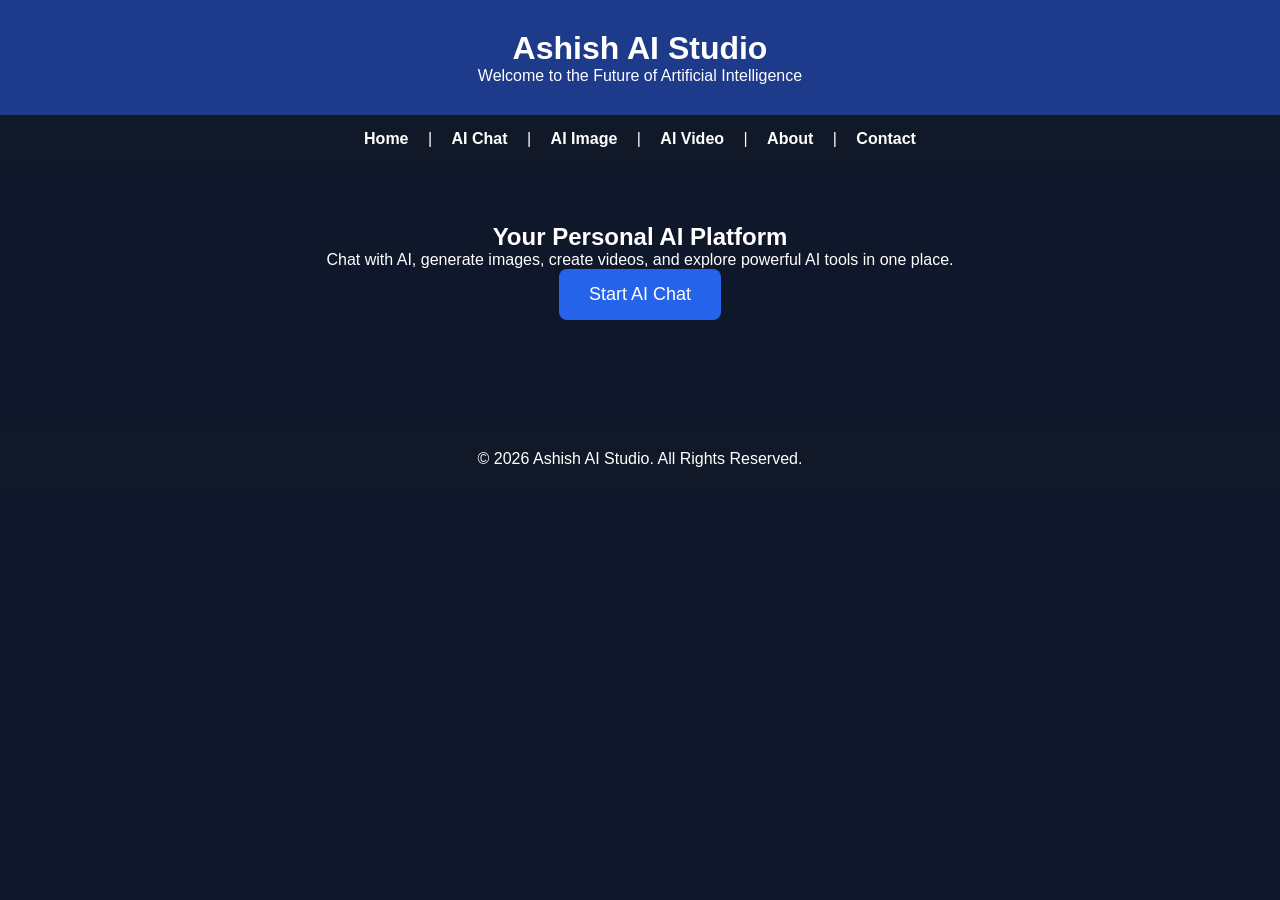
==== index.html @ 0c145843 "Update index.html" ====
<!DOCTYPE html>
<html lang="en">
<head>
    <meta charset="UTF-8">
    <meta name="viewport" content="width=device-width, initial-scale=1.0">
    <title>Ashish AI Studio</title>
 <link rel="stylesheet" href="style.css">   
</head>
<body>

    <header>
        <h1>Ashish AI Studio</h1>
        <p>Welcome to the Future of Artificial Intelligence</p>
    </header>

    <nav>
        <a href="#">Home</a> |
        <a href="#">AI Chat</a> |
        <a href="#">AI Image</a> |
        <a href="#">AI Video</a> |
        <a href="#">About</a> |
        <a href="#">Contact</a>
    </nav>

    <main>
        <h2>Your Personal AI Platform</h2>
        <p>
            Chat with AI, generate images, create videos,
            and explore powerful AI tools in one place.
        </p>

        <button>Start AI Chat</button>
    </main>

    <footer>
        <p>© 2026 Ashish AI Studio. All Rights Reserved.</p>
    </footer>

</body>
</html>
---- style.css ----
* {
    margin: 0;
    padding: 0;
    box-sizing: border-box;
}

body {
    font-family: Arial, sans-serif;
    background: #0f172a;
    color: white;
}

header {
    background: #1e3a8a;
    text-align: center;
    padding: 30px;
}

nav {
    background: #111827;
    padding: 15px;
    text-align: center;
}

nav a {
    color: white;
    text-decoration: none;
    margin: 15px;
    font-weight: bold;
}

main {
    text-align: center;
    padding: 60px 20px;
}

button {
    background: #2563eb;
    color: white;
    border: none;
    padding: 15px 30px;
    border-radius: 8px;
    font-size: 18px;
    cursor: pointer;
}

button:hover {
    background: #1d4ed8;
}

footer {
    background: #111827;
    text-align: center;
    padding: 20px;
    margin-top: 50px;
}
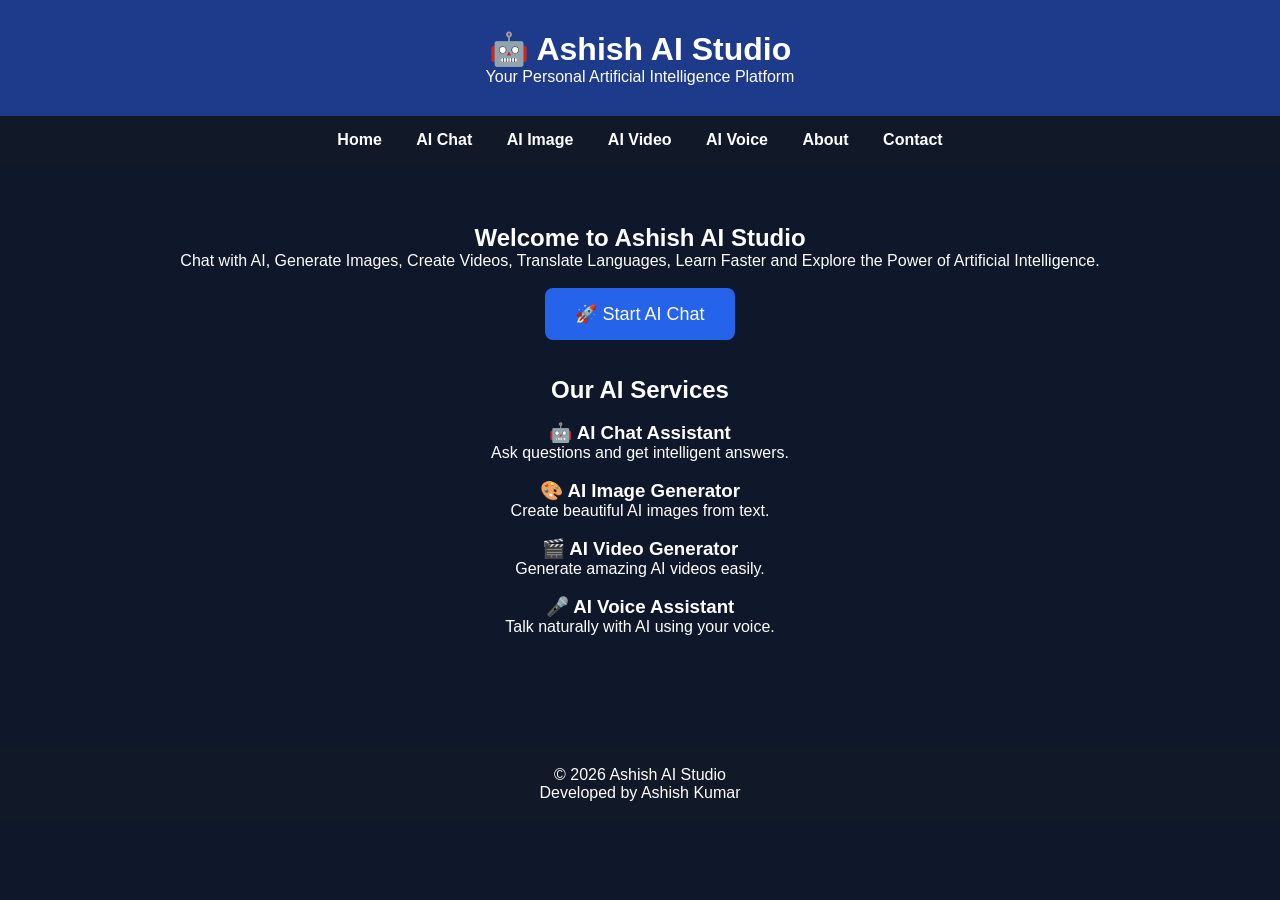
==== commit e528ae22: "Update index.html" ====
--- a/index.html
+++ b/index.html
@@ -4,37 +4,88 @@
     <meta charset="UTF-8">
     <meta name="viewport" content="width=device-width, initial-scale=1.0">
     <title>Ashish AI Studio</title>
- <link rel="stylesheet" href="style.css">   
+    <link rel="stylesheet" href="style.css">
 </head>
+
 <body>
 
-    <header>
-        <h1>Ashish AI Studio</h1>
-        <p>Welcome to the Future of Artificial Intelligence</p>
-    </header>
+<header>
+    <h1>🤖 Ashish AI Studio</h1>
+    <p>Your Personal Artificial Intelligence Platform</p>
+</header>
 
-    <nav>
-        <a href="#">Home</a> |
-        <a href="#">AI Chat</a> |
-        <a href="#">AI Image</a> |
-        <a href="#">AI Video</a> |
-        <a href="#">About</a> |
-        <a href="#">Contact</a>
-    </nav>
+<nav>
+    <a href="#">Home</a>
+    <a href="#">AI Chat</a>
+    <a href="#">AI Image</a>
+    <a href="#">AI Video</a>
+    <a href="#">AI Voice</a>
+    <a href="#">About</a>
+    <a href="#">Contact</a>
+</nav>
 
-    <main>
-        <h2>Your Personal AI Platform</h2>
+<main>
+
+    <section>
+        <h2>Welcome to Ashish AI Studio</h2>
+
         <p>
-            Chat with AI, generate images, create videos,
-            and explore powerful AI tools in one place.
+            Chat with AI, Generate Images, Create Videos,
+            Translate Languages, Learn Faster and Explore
+            the Power of Artificial Intelligence.
         </p>
 
-        <button>Start AI Chat</button>
-    </main>
+        <br>
 
-    <footer>
-        <p>© 2026 Ashish AI Studio. All Rights Reserved.</p>
-    </footer>
+        <button id="startBtn">
+            🚀 Start AI Chat
+        </button>
+
+    </section>
+
+    <br><br>
+
+    <section>
+
+        <h2>Our AI Services</h2>
+
+        <br>
+
+        <h3>🤖 AI Chat Assistant</h3>
+        <p>Ask questions and get intelligent answers.</p>
+
+        <br>
+
+        <h3>🎨 AI Image Generator</h3>
+        <p>Create beautiful AI images from text.</p>
+
+        <br>
+
+        <h3>🎬 AI Video Generator</h3>
+        <p>Generate amazing AI videos easily.</p>
+
+        <br>
+
+        <h3>🎤 AI Voice Assistant</h3>
+        <p>Talk naturally with AI using your voice.</p>
+
+    </section>
+
+</main>
+
+<footer>
+
+    <p>
+        © 2026 Ashish AI Studio
+    </p>
+
+    <p>
+        Developed by Ashish Kumar
+    </p>
+
+</footer>
+
+<script src="script.js"></script>
 
 </body>
 </html>
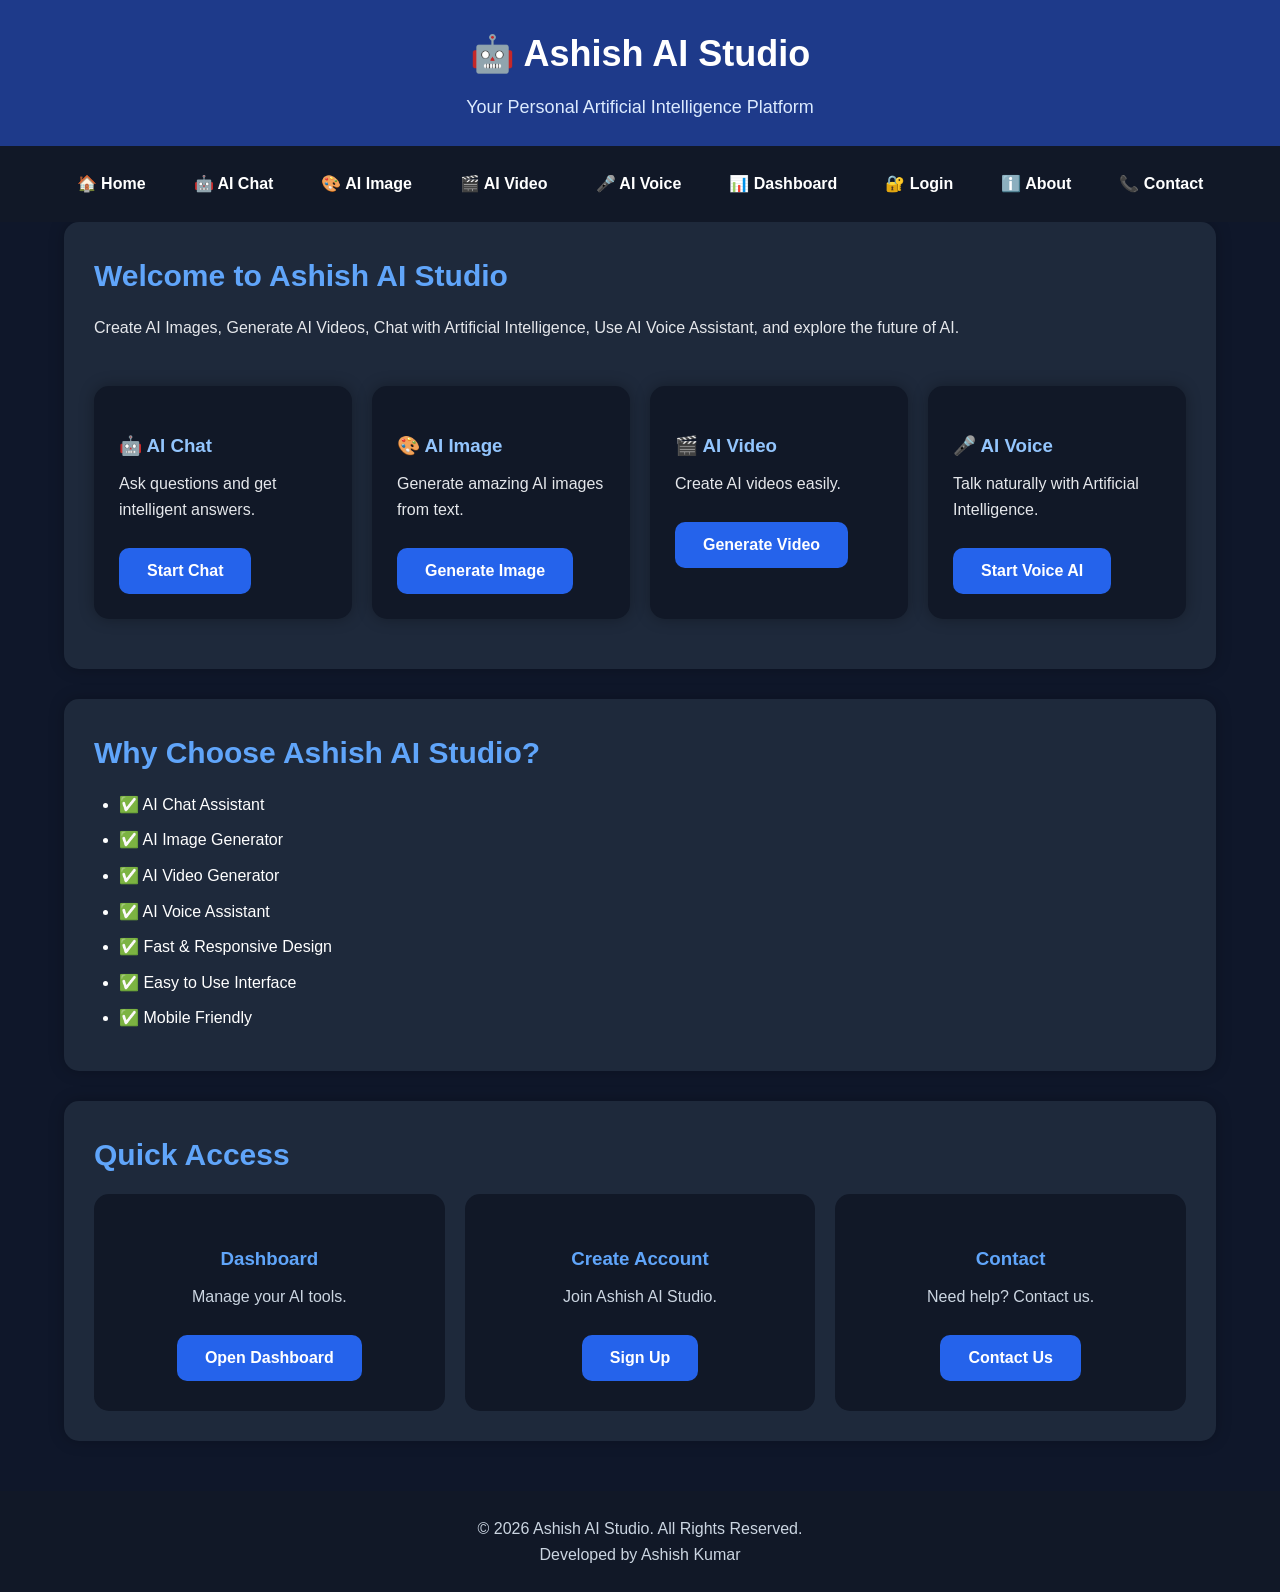
==== commit 095ccb67: "Update index.html" ====
--- a/index.html
+++ b/index.html
@@ -1,91 +1,236 @@
 <!DOCTYPE html>
 <html lang="en">
+
 <head>
     <meta charset="UTF-8">
     <meta name="viewport" content="width=device-width, initial-scale=1.0">
     <title>Ashish AI Studio</title>
+
     <link rel="stylesheet" href="style.css">
 </head>
 
 <body>
 
 <header>
-    <h1>🤖 Ashish AI Studio</h1>
-    <p>Your Personal Artificial Intelligence Platform</p>
+    <div class="container">
+        <h1>🤖 Ashish AI Studio</h1>
+        <p>Your Personal Artificial Intelligence Platform</p>
+    </div>
 </header>
 
 <nav>
-    <a href="#">Home</a>
-    <a href="#">AI Chat</a>
-    <a href="#">AI Image</a>
-    <a href="#">AI Video</a>
-    <a href="#">AI Voice</a>
-    <a href="#">About</a>
-    <a href="#">Contact</a>
+
+    <a href="index.html">🏠 Home</a>
+    <a href="chat.html">🤖 AI Chat</a>
+    <a href="image.html">🎨 AI Image</a>
+    <a href="video.html">🎬 AI Video</a>
+    <a href="voice.html">🎤 AI Voice</a>
+    <a href="dashboard.html">📊 Dashboard</a>
+    <a href="login.html">🔐 Login</a>
+    <a href="about.html">ℹ️ About</a>
+    <a href="contact.html">📞 Contact</a>
+
 </nav>
 
-<main>
-
-    <section>
-        <h2>Welcome to Ashish AI Studio</h2>
-
-        <p>
-            Chat with AI, Generate Images, Create Videos,
-            Translate Languages, Learn Faster and Explore
-            the Power of Artificial Intelligence.
-        </p>
-
-        <br>
-
-        <button id="startBtn">
-            🚀 Start AI Chat
-        </button>
-
-    </section>
-
-    <br><br>
-
-    <section>
-
-        <h2>Our AI Services</h2>
-
-        <br>
-
-        <h3>🤖 AI Chat Assistant</h3>
-        <p>Ask questions and get intelligent answers.</p>
-
-        <br>
-
-        <h3>🎨 AI Image Generator</h3>
-        <p>Create beautiful AI images from text.</p>
-
-        <br>
-
-        <h3>🎬 AI Video Generator</h3>
-        <p>Generate amazing AI videos easily.</p>
-
-        <br>
-
-        <h3>🎤 AI Voice Assistant</h3>
-        <p>Talk naturally with AI using your voice.</p>
-
-    </section>
+<main class="container">
+
+<section class="fade-in">
+
+<h2>Welcome to Ashish AI Studio</h2>
+
+<p>
+
+Create AI Images, Generate AI Videos,
+Chat with Artificial Intelligence,
+Use AI Voice Assistant,
+and explore the future of AI.
+
+</p>
+
+<br>
+
+<div class="grid">
+
+<div class="card">
+
+<h3>🤖 AI Chat</h3>
+
+<p>
+Ask questions and get intelligent answers.
+</p>
+
+<br>
+
+<a href="chat.html">
+<button class="ai-btn">
+Start Chat
+</button>
+</a>
+
+</div>
+
+<div class="card">
+
+<h3>🎨 AI Image</h3>
+
+<p>
+Generate amazing AI images from text.
+</p>
+
+<br>
+
+<a href="image.html">
+<button class="ai-btn">
+Generate Image
+</button>
+</a>
+
+</div>
+
+<div class="card">
+
+<h3>🎬 AI Video</h3>
+
+<p>
+Create AI videos easily.
+</p>
+
+<br>
+
+<a href="video.html">
+<button class="ai-btn">
+Generate Video
+</button>
+</a>
+
+</div>
+
+<div class="card">
+
+<h3>🎤 AI Voice</h3>
+
+<p>
+Talk naturally with Artificial Intelligence.
+</p>
+
+<br>
+
+<a href="voice.html">
+<button class="ai-btn">
+Start Voice AI
+</button>
+</a>
+
+</div>
+
+</div>
+
+</section>
+
+<section>
+
+<h2>Why Choose Ashish AI Studio?</h2>
+
+<ul>
+
+<li>✅ AI Chat Assistant</li>
+
+<li>✅ AI Image Generator</li>
+
+<li>✅ AI Video Generator</li>
+
+<li>✅ AI Voice Assistant</li>
+
+<li>✅ Fast & Responsive Design</li>
+
+<li>✅ Easy to Use Interface</li>
+
+<li>✅ Mobile Friendly</li>
+
+</ul>
+
+</section>
+
+<section>
+
+<h2>Quick Access</h2>
+
+<div class="grid">
+
+<div class="dashboard-box">
+
+<h3>Dashboard</h3>
+
+<p>
+Manage your AI tools.
+</p>
+
+<br>
+
+<a href="dashboard.html">
+<button>
+Open Dashboard
+</button>
+</a>
+
+</div>
+
+<div class="dashboard-box">
+
+<h3>Create Account</h3>
+
+<p>
+Join Ashish AI Studio.
+</p>
+
+<br>
+
+<a href="signup.html">
+<button>
+Sign Up
+</button>
+</a>
+
+</div>
+
+<div class="dashboard-box">
+
+<h3>Contact</h3>
+
+<p>
+Need help? Contact us.
+</p>
+
+<br>
+
+<a href="contact.html">
+<button>
+Contact Us
+</button>
+</a>
+
+</div>
+
+</div>
+
+</section>
 
 </main>
 
 <footer>
 
-    <p>
-        © 2026 Ashish AI Studio
-    </p>
-
-    <p>
-        Developed by Ashish Kumar
-    </p>
+<p>
+© 2026 Ashish AI Studio. All Rights Reserved.
+</p>
+
+<p>
+Developed by Ashish Kumar
+</p>
 
 </footer>
 
 <script src="script.js"></script>
 
 </body>
+
 </html>
--- a/style.css
+++ b/style.css
@@ -1,56 +1,447 @@
-* {
-    margin: 0;
-    padding: 0;
-    box-sizing: border-box;
-}
-
-body {
-    font-family: Arial, sans-serif;
-    background: #0f172a;
-    color: white;
-}
-
-header {
-    background: #1e3a8a;
-    text-align: center;
-    padding: 30px;
-}
-
-nav {
-    background: #111827;
-    padding: 15px;
-    text-align: center;
-}
-
-nav a {
-    color: white;
-    text-decoration: none;
-    margin: 15px;
-    font-weight: bold;
-}
-
-main {
-    text-align: center;
-    padding: 60px 20px;
-}
-
-button {
-    background: #2563eb;
-    color: white;
-    border: none;
-    padding: 15px 30px;
-    border-radius: 8px;
-    font-size: 18px;
-    cursor: pointer;
-}
-
-button:hover {
-    background: #1d4ed8;
-}
-
-footer {
-    background: #111827;
-    text-align: center;
-    padding: 20px;
-    margin-top: 50px;
-}
+/* ==========================================
+   Ashish AI Studio
+   Version : V2.0 FINAL
+   File : style.css
+   Part : 1/4
+========================================== */
+
+/* Reset */
+
+*{
+    margin:0;
+    padding:0;
+    box-sizing:border-box;
+}
+
+/* Body */
+
+body{
+    font-family:Arial,Helvetica,sans-serif;
+    background:#0f172a;
+    color:#ffffff;
+    line-height:1.6;
+}
+
+/* Links */
+
+a{
+    text-decoration:none;
+    color:white;
+}
+
+/* Images */
+
+img{
+    max-width:100%;
+    display:block;
+}
+
+/* Container */
+
+.container{
+    width:90%;
+    max-width:1200px;
+    margin:auto;
+}
+
+/* Header */
+
+header{
+    background:#1e3a8a;
+    padding:25px 20px;
+    text-align:center;
+    box-shadow:0 4px 12px rgba(0,0,0,.25);
+}
+
+header h1{
+    font-size:36px;
+    margin-bottom:10px;
+}
+
+header p{
+    font-size:18px;
+    color:#dbeafe;
+}
+
+/* Navigation */
+
+nav{
+    background:#111827;
+    display:flex;
+    justify-content:center;
+    align-items:center;
+    flex-wrap:wrap;
+    gap:12px;
+    padding:15px;
+    position:sticky;
+    top:0;
+    z-index:1000;
+}
+
+nav a{
+    padding:10px 18px;
+    border-radius:8px;
+    font-weight:bold;
+    transition:.3s;
+}
+
+nav a:hover{
+    background:#2563eb;
+}
+
+/* Main */
+
+main{
+    width:90%;
+    max-width:1200px;
+    margin:40px auto;
+}
+
+/* Section */
+
+section{
+    background:#1e293b;
+    padding:30px;
+    border-radius:15px;
+    margin-bottom:30px;
+    box-shadow:0 0 15px rgba(0,0,0,.25);
+}
+
+section h2{
+    font-size:30px;
+    margin-bottom:15px;
+    color:#60a5fa;
+}
+
+section h3{
+    margin-top:20px;
+    margin-bottom:10px;
+    color:#93c5fd;
+}
+
+section p{
+    color:#e5e7eb;
+}
+
+/* Lists */
+
+ul{
+    margin-top:15px;
+    margin-left:25px;
+}
+
+li{
+    margin-bottom:10px;
+}
+
+/* ==========================================
+   Part : 2/4
+   Buttons, Forms & Cards
+========================================== */
+
+/* Buttons */
+
+button{
+    background:#2563eb;
+    color:#fff;
+    border:none;
+    padding:14px 28px;
+    border-radius:10px;
+    font-size:16px;
+    font-weight:bold;
+    cursor:pointer;
+    transition:0.3s;
+}
+
+button:hover{
+    background:#1d4ed8;
+    transform:translateY(-2px);
+}
+
+/* Input */
+
+input,
+textarea,
+select{
+    width:100%;
+    padding:15px;
+    border:2px solid #334155;
+    border-radius:10px;
+    background:#0f172a;
+    color:white;
+    font-size:16px;
+    margin-top:10px;
+    margin-bottom:15px;
+    outline:none;
+}
+
+input:focus,
+textarea:focus,
+select:focus{
+    border-color:#2563eb;
+}
+
+/* Card */
+
+.card{
+    background:#111827;
+    padding:25px;
+    border-radius:15px;
+    margin:20px 0;
+    box-shadow:0 0 15px rgba(0,0,0,.3);
+    transition:.3s;
+}
+
+.card:hover{
+    transform:translateY(-5px);
+}
+
+/* Grid */
+
+.grid{
+    display:grid;
+    grid-template-columns:repeat(auto-fit,minmax(250px,1fr));
+    gap:20px;
+}
+
+/* Dashboard Box */
+
+.dashboard-box{
+    background:#111827;
+    padding:30px;
+    border-radius:15px;
+    text-align:center;
+    transition:.3s;
+}
+
+.dashboard-box:hover{
+    background:#1e293b;
+}
+
+.dashboard-box h3{
+    margin-bottom:10px;
+    color:#60a5fa;
+}
+
+.dashboard-box p{
+    color:#cbd5e1;
+   }
+
+/* ==========================================
+   Part : 3/4
+   AI Tools & Dashboard
+========================================== */
+
+/* Chat Box */
+
+.chat-container{
+    background:#111827;
+    border-radius:15px;
+    padding:20px;
+    margin-top:20px;
+}
+
+.chat-box{
+    height:450px;
+    overflow-y:auto;
+    background:#0f172a;
+    padding:20px;
+    border-radius:10px;
+}
+
+.user-message{
+    background:#2563eb;
+    color:#fff;
+    padding:12px;
+    border-radius:10px;
+    margin:10px 0;
+    text-align:right;
+}
+
+.ai-message{
+    background:#334155;
+    color:#fff;
+    padding:12px;
+    border-radius:10px;
+    margin:10px 0;
+}
+
+/* Image Generator */
+
+.image-preview{
+    width:100%;
+    min-height:350px;
+    border:2px dashed #2563eb;
+    border-radius:15px;
+    display:flex;
+    justify-content:center;
+    align-items:center;
+    background:#111827;
+    color:#94a3b8;
+    margin-top:20px;
+}
+
+/* Video Generator */
+
+.video-preview{
+    width:100%;
+    min-height:350px;
+    border:2px dashed #2563eb;
+    border-radius:15px;
+    display:flex;
+    justify-content:center;
+    align-items:center;
+    background:#111827;
+    color:#94a3b8;
+    margin-top:20px;
+}
+
+/* Voice */
+
+.voice-box{
+    background:#111827;
+    border-radius:15px;
+    padding:30px;
+    text-align:center;
+    margin-top:20px;
+}
+
+/* Dashboard */
+
+.dashboard-grid{
+    display:grid;
+    grid-template-columns:repeat(auto-fit,minmax(250px,1fr));
+    gap:20px;
+    margin-top:30px;
+}
+
+.dashboard-item{
+    background:#111827;
+    border-radius:15px;
+    padding:25px;
+    text-align:center;
+    transition:.3s;
+}
+
+.dashboard-item:hover{
+    transform:translateY(-5px);
+    background:#1e293b;
+}
+
+.dashboard-item h3{
+    color:#60a5fa;
+    margin-bottom:10px;
+}
+
+.dashboard-item p{
+    color:#cbd5e1;
+}
+
+/* ==========================================
+   Part : 4/4
+   Footer, Responsive & Animations
+========================================== */
+
+/* Footer */
+
+footer{
+    background:#111827;
+    text-align:center;
+    padding:25px;
+    margin-top:50px;
+    color:#cbd5e1;
+}
+
+/* Smooth Scroll */
+
+html{
+    scroll-behavior:smooth;
+}
+
+/* Selection Color */
+
+::selection{
+    background:#2563eb;
+    color:#ffffff;
+}
+
+/* Scrollbar */
+
+::-webkit-scrollbar{
+    width:10px;
+}
+
+::-webkit-scrollbar-track{
+    background:#0f172a;
+}
+
+::-webkit-scrollbar-thumb{
+    background:#2563eb;
+    border-radius:10px;
+}
+
+::-webkit-scrollbar-thumb:hover{
+    background:#1d4ed8;
+}
+
+/* Animation */
+
+.fade-in{
+    animation:fadeIn .8s ease;
+}
+
+@keyframes fadeIn{
+
+    from{
+        opacity:0;
+        transform:translateY(20px);
+    }
+
+    to{
+        opacity:1;
+        transform:translateY(0);
+    }
+
+}
+
+/* Mobile Responsive */
+
+@media(max-width:768px){
+
+header h1{
+    font-size:28px;
+}
+
+header p{
+    font-size:16px;
+}
+
+nav{
+    flex-direction:column;
+}
+
+nav a{
+    width:100%;
+    text-align:center;
+}
+
+section{
+    padding:20px;
+}
+
+button{
+    width:100%;
+}
+
+.chat-box{
+    height:300px;
+}
+
+.image-preview,
+.video-preview{
+    min-height:220px;
+}
+
+}
+
+/* ===== End of style.css V2.0 FINAL ===== */
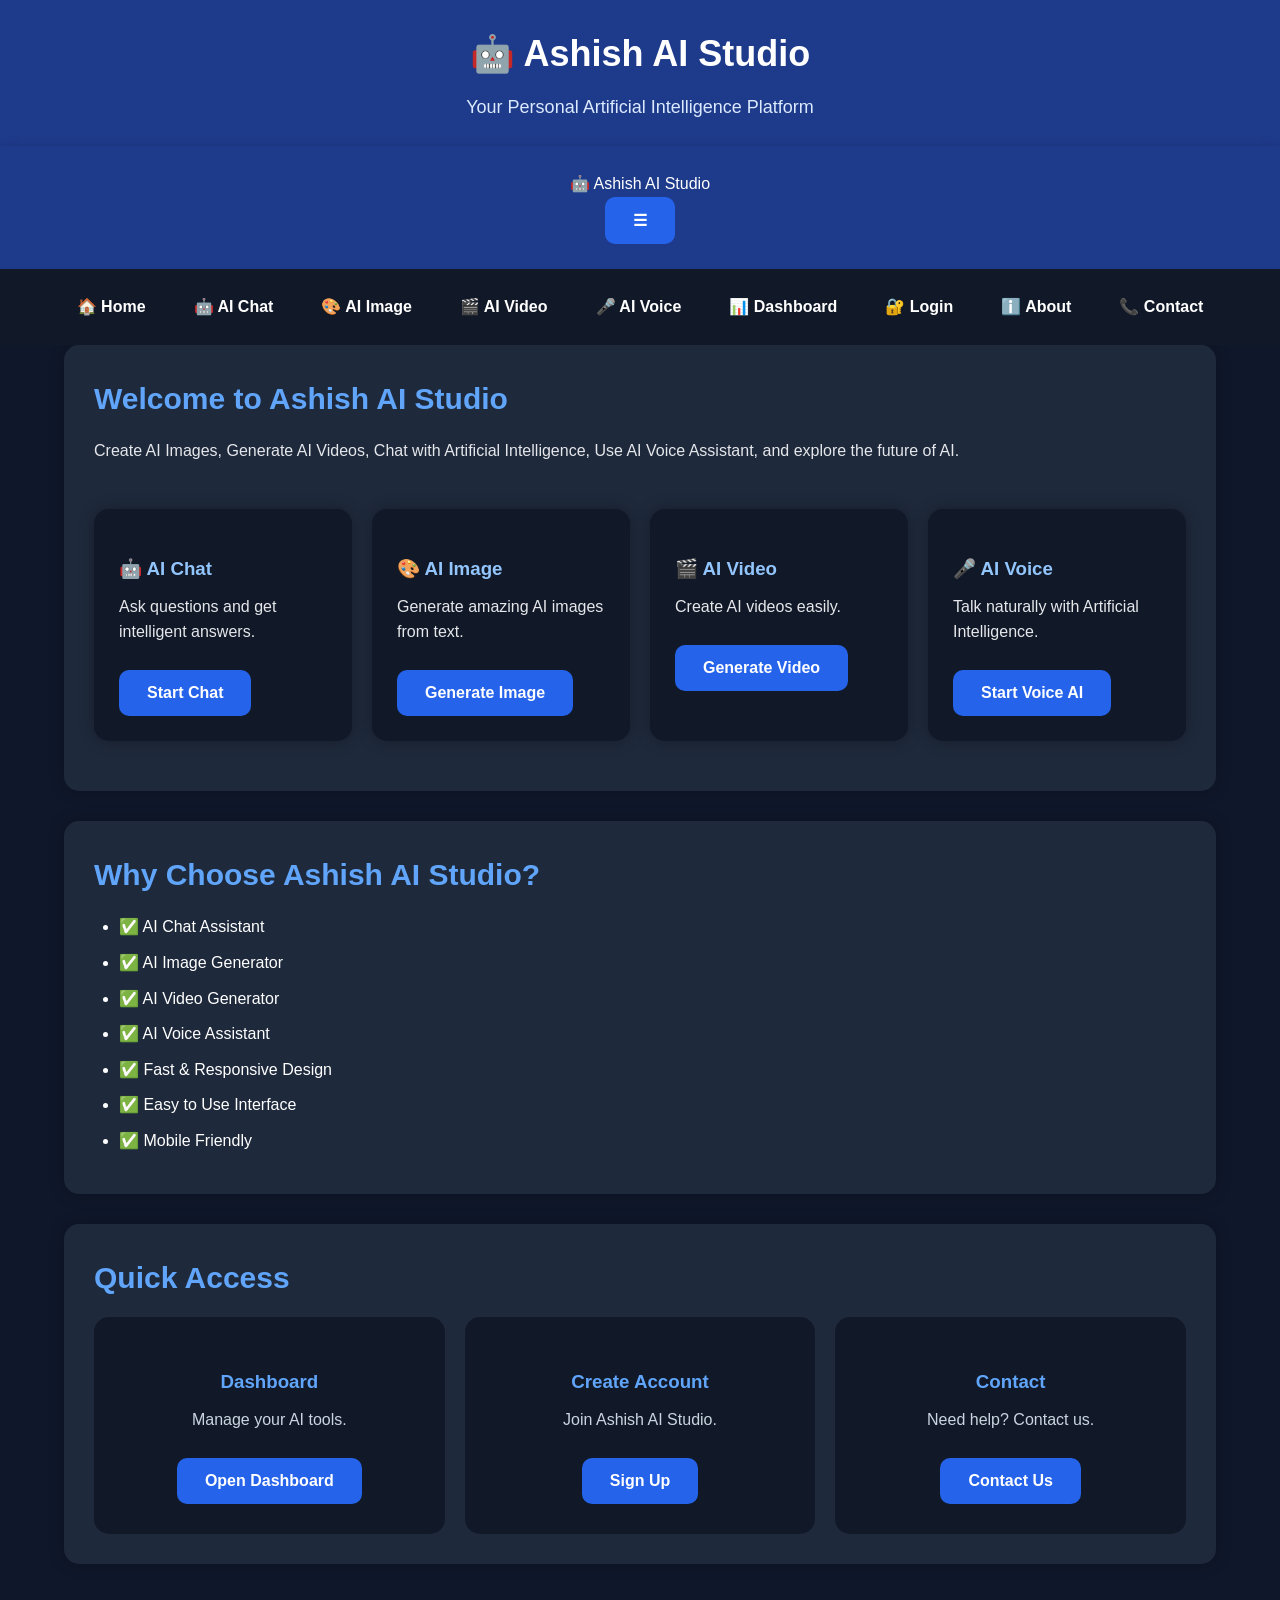
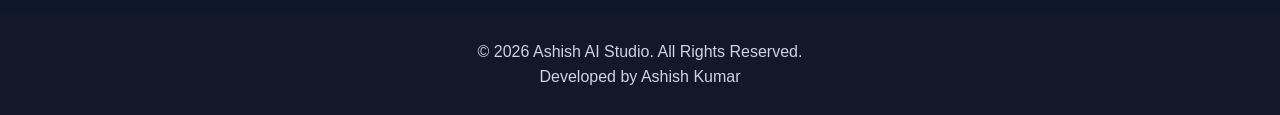
==== commit 137e943f: "Update index.html" ====
--- a/index.html
+++ b/index.html
@@ -18,17 +18,29 @@
     </div>
 </header>
 
-<nav>
-
-    <a href="index.html">🏠 Home</a>
-    <a href="chat.html">🤖 AI Chat</a>
-    <a href="image.html">🎨 AI Image</a>
-    <a href="video.html">🎬 AI Video</a>
-    <a href="voice.html">🎤 AI Voice</a>
-    <a href="dashboard.html">📊 Dashboard</a>
-    <a href="login.html">🔐 Login</a>
-    <a href="about.html">ℹ️ About</a>
-    <a href="contact.html">📞 Contact</a>
+<header class="topbar">
+
+<div class="logo">
+🤖 Ashish AI Studio
+</div>
+
+<button id="menuBtn" class="menu-btn">
+☰
+</button>
+
+</header>
+
+<nav id="mobileMenu" class="mobile-menu">
+
+<a href="index.html">🏠 Home</a>
+<a href="chat.html">🤖 AI Chat</a>
+<a href="image.html">🎨 AI Image</a>
+<a href="video.html">🎬 AI Video</a>
+<a href="voice.html">🎤 AI Voice</a>
+<a href="dashboard.html">📊 Dashboard</a>
+<a href="login.html">🔐 Login</a>
+<a href="about.html">ℹ️ About</a>
+<a href="contact.html">📞 Contact</a>
 
 </nav>
 
--- a/style.css
+++ b/style.css
@@ -445,3 +445,36 @@
 }
 
 /* ===== End of style.css V2.0 FINAL ===== */
+
+/* ==========================================
+   Chat System V2.1
+========================================== */
+
+.chat-box {
+    background: #ffffff;
+    border: 1px solid #ddd;
+    border-radius: 10px;
+    padding: 15px;
+    min-height: 250px;
+    max-height: 400px;
+    overflow-y: auto;
+    margin-bottom: 15px;
+}
+
+.user-message {
+    background: #d1e7ff;
+    color: #000;
+    padding: 10px;
+    margin: 10px 0;
+    border-radius: 10px;
+    text-align: right;
+}
+
+.ai-message {
+    background: #f1f1f1;
+    color: #000;
+    padding: 10px;
+    margin: 10px 0;
+    border-radius: 10px;
+    text-align: left;
+}
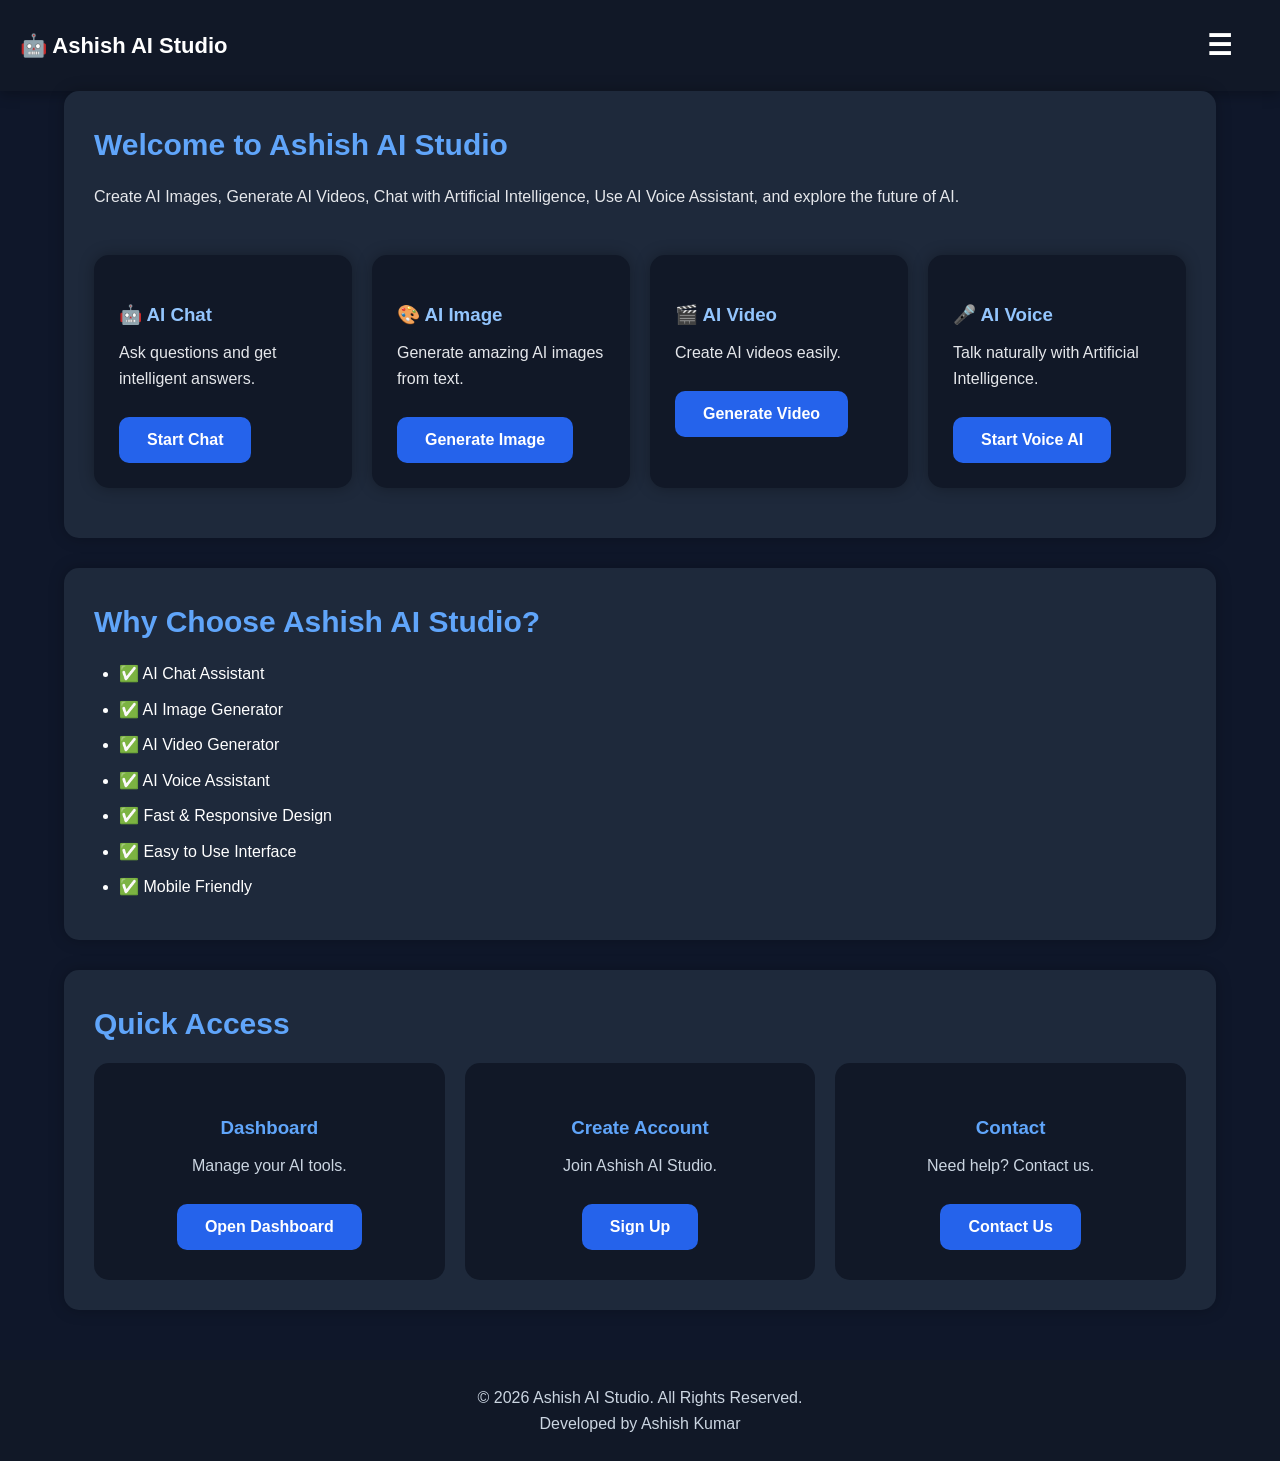
==== commit e7aab5c1: "Update index.html" ====
--- a/index.html
+++ b/index.html
@@ -11,12 +11,7 @@
 
 <body>
 
-<header>
-    <div class="container">
-        <h1>🤖 Ashish AI Studio</h1>
-        <p>Your Personal Artificial Intelligence Platform</p>
-    </div>
-</header>
+
 
 <header class="topbar">
 
--- a/style.css
+++ b/style.css
@@ -478,3 +478,47 @@
     border-radius: 10px;
     text-align: left;
 }
+
+/* ===========================
+   Mobile Menu V3.0
+=========================== */
+
+.topbar{
+display:flex;
+justify-content:space-between;
+align-items:center;
+padding:15px 20px;
+background:#111827;
+color:#fff;
+}
+
+.logo{
+font-size:22px;
+font-weight:bold;
+}
+
+.menu-btn{
+font-size:28px;
+background:none;
+border:none;
+color:white;
+cursor:pointer;
+}
+
+.mobile-menu{
+display:none;
+flex-direction:column;
+background:#1f2937;
+padding:10px;
+}
+
+.mobile-menu a{
+color:white;
+text-decoration:none;
+padding:12px;
+border-bottom:1px solid #444;
+}
+
+.mobile-menu.show{
+display:flex;
+}
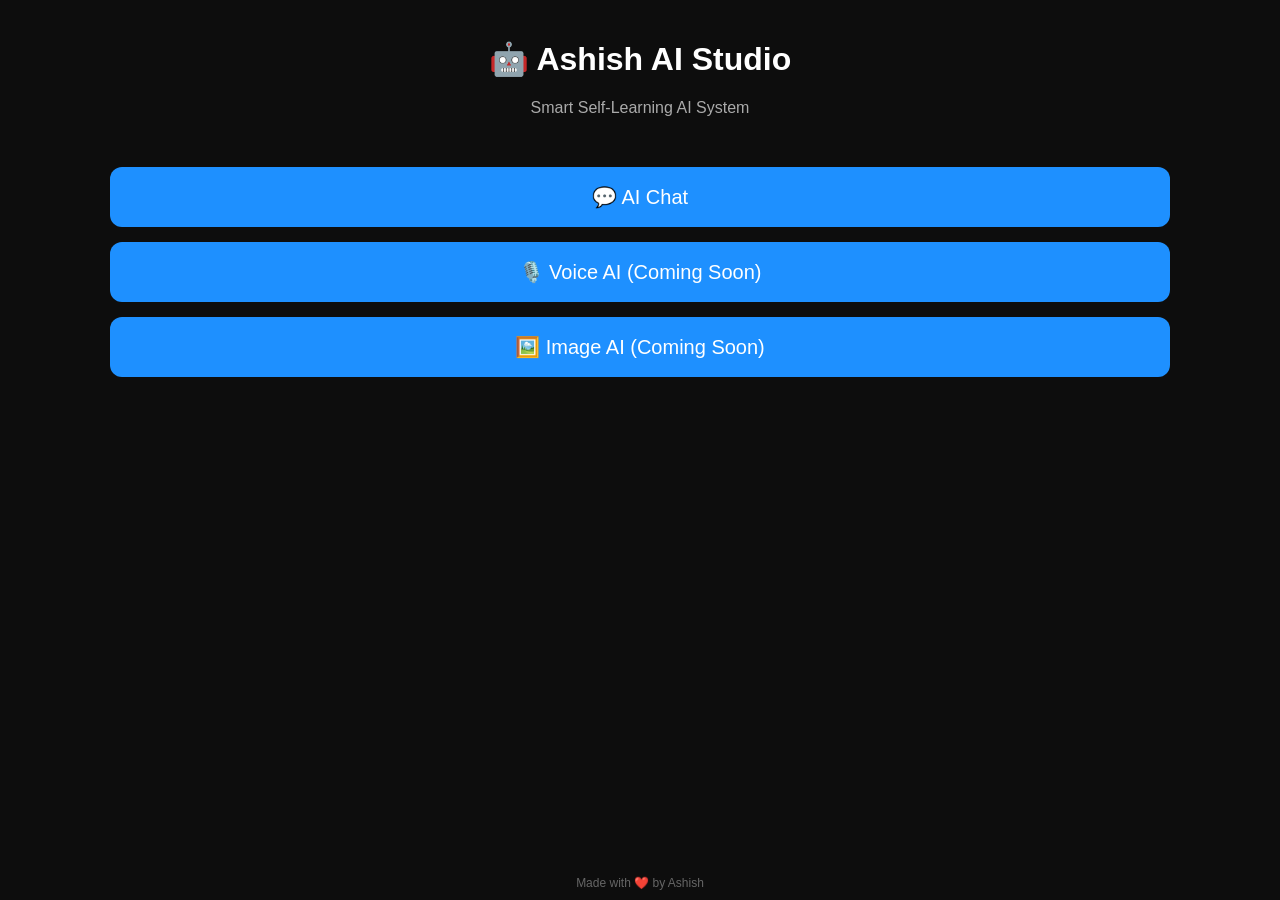
==== commit f1a9dee3: "Update index.html" ====
--- a/index.html
+++ b/index.html
@@ -1,243 +1,76 @@
 <!DOCTYPE html>
-<html lang="en">
+<html lang="hi">
+<head>
+  <meta charset="UTF-8">
+  <title>Ashish AI Studio</title>
 
-<head>
-    <meta charset="UTF-8">
-    <meta name="viewport" content="width=device-width, initial-scale=1.0">
-    <title>Ashish AI Studio</title>
+  <style>
+    body{
+      margin:0;
+      font-family:Arial;
+      background:#0d0d0d;
+      color:white;
+      text-align:center;
+    }
 
-    <link rel="stylesheet" href="style.css">
+    h1{
+      margin-top:40px;
+      font-size:32px;
+    }
+
+    p{
+      color:#aaa;
+    }
+
+    .container{
+      margin-top:50px;
+    }
+
+    .btn{
+      display:block;
+      width:80%;
+      margin:15px auto;
+      padding:18px;
+      font-size:20px;
+      border-radius:12px;
+      text-decoration:none;
+      color:white;
+      background:#1e90ff;
+      transition:0.3s;
+    }
+
+    .btn:hover{
+      background:#0a6bd6;
+    }
+
+    .footer{
+      position:fixed;
+      bottom:10px;
+      width:100%;
+      color:#666;
+      font-size:12px;
+    }
+  </style>
 </head>
 
 <body>
 
+  <h1>🤖 Ashish AI Studio</h1>
+  <p>Smart Self-Learning AI System</p>
 
+  <div class="container">
 
-<header class="topbar">
+    <a class="btn" href="chat/index.html">💬 AI Chat</a>
 
-<div class="logo">
-🤖 Ashish AI Studio
-</div>
+    <a class="btn" href="voice/index.html">🎙️ Voice AI (Coming Soon)</a>
 
-<button id="menuBtn" class="menu-btn">
-☰
-</button>
+    <a class="btn" href="image/index.html">🖼️ Image AI (Coming Soon)</a>
 
-</header>
+  </div>
 
-<nav id="mobileMenu" class="mobile-menu">
-
-<a href="index.html">🏠 Home</a>
-<a href="chat.html">🤖 AI Chat</a>
-<a href="image.html">🎨 AI Image</a>
-<a href="video.html">🎬 AI Video</a>
-<a href="voice.html">🎤 AI Voice</a>
-<a href="dashboard.html">📊 Dashboard</a>
-<a href="login.html">🔐 Login</a>
-<a href="about.html">ℹ️ About</a>
-<a href="contact.html">📞 Contact</a>
-
-</nav>
-
-<main class="container">
-
-<section class="fade-in">
-
-<h2>Welcome to Ashish AI Studio</h2>
-
-<p>
-
-Create AI Images, Generate AI Videos,
-Chat with Artificial Intelligence,
-Use AI Voice Assistant,
-and explore the future of AI.
-
-</p>
-
-<br>
-
-<div class="grid">
-
-<div class="card">
-
-<h3>🤖 AI Chat</h3>
-
-<p>
-Ask questions and get intelligent answers.
-</p>
-
-<br>
-
-<a href="chat.html">
-<button class="ai-btn">
-Start Chat
-</button>
-</a>
-
-</div>
-
-<div class="card">
-
-<h3>🎨 AI Image</h3>
-
-<p>
-Generate amazing AI images from text.
-</p>
-
-<br>
-
-<a href="image.html">
-<button class="ai-btn">
-Generate Image
-</button>
-</a>
-
-</div>
-
-<div class="card">
-
-<h3>🎬 AI Video</h3>
-
-<p>
-Create AI videos easily.
-</p>
-
-<br>
-
-<a href="video.html">
-<button class="ai-btn">
-Generate Video
-</button>
-</a>
-
-</div>
-
-<div class="card">
-
-<h3>🎤 AI Voice</h3>
-
-<p>
-Talk naturally with Artificial Intelligence.
-</p>
-
-<br>
-
-<a href="voice.html">
-<button class="ai-btn">
-Start Voice AI
-</button>
-</a>
-
-</div>
-
-</div>
-
-</section>
-
-<section>
-
-<h2>Why Choose Ashish AI Studio?</h2>
-
-<ul>
-
-<li>✅ AI Chat Assistant</li>
-
-<li>✅ AI Image Generator</li>
-
-<li>✅ AI Video Generator</li>
-
-<li>✅ AI Voice Assistant</li>
-
-<li>✅ Fast & Responsive Design</li>
-
-<li>✅ Easy to Use Interface</li>
-
-<li>✅ Mobile Friendly</li>
-
-</ul>
-
-</section>
-
-<section>
-
-<h2>Quick Access</h2>
-
-<div class="grid">
-
-<div class="dashboard-box">
-
-<h3>Dashboard</h3>
-
-<p>
-Manage your AI tools.
-</p>
-
-<br>
-
-<a href="dashboard.html">
-<button>
-Open Dashboard
-</button>
-</a>
-
-</div>
-
-<div class="dashboard-box">
-
-<h3>Create Account</h3>
-
-<p>
-Join Ashish AI Studio.
-</p>
-
-<br>
-
-<a href="signup.html">
-<button>
-Sign Up
-</button>
-</a>
-
-</div>
-
-<div class="dashboard-box">
-
-<h3>Contact</h3>
-
-<p>
-Need help? Contact us.
-</p>
-
-<br>
-
-<a href="contact.html">
-<button>
-Contact Us
-</button>
-</a>
-
-</div>
-
-</div>
-
-</section>
-
-</main>
-
-<footer>
-
-<p>
-© 2026 Ashish AI Studio. All Rights Reserved.
-</p>
-
-<p>
-Developed by Ashish Kumar
-</p>
-
-</footer>
-
-<script src="script.js"></script>
+  <div class="footer">
+    Made with ❤️ by Ashish
+  </div>
 
 </body>
-
 </html>
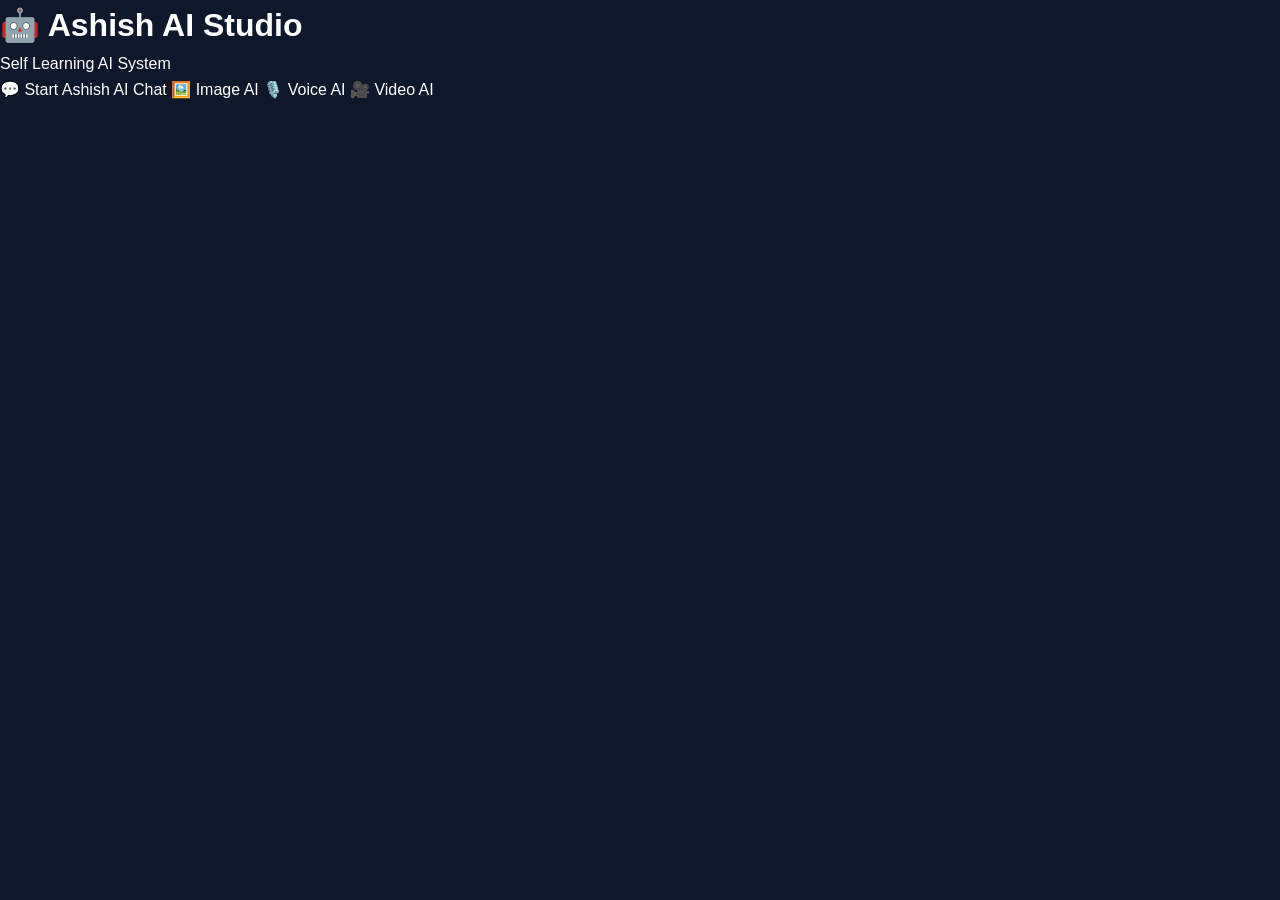
==== commit 6dd41473: "Revise index.html for AI Studio features" ====
--- a/index.html
+++ b/index.html
@@ -1,76 +1,21 @@
 <!DOCTYPE html>
-<html lang="hi">
+<html>
 <head>
-  <meta charset="UTF-8">
-  <title>Ashish AI Studio</title>
-
-  <style>
-    body{
-      margin:0;
-      font-family:Arial;
-      background:#0d0d0d;
-      color:white;
-      text-align:center;
-    }
-
-    h1{
-      margin-top:40px;
-      font-size:32px;
-    }
-
-    p{
-      color:#aaa;
-    }
-
-    .container{
-      margin-top:50px;
-    }
-
-    .btn{
-      display:block;
-      width:80%;
-      margin:15px auto;
-      padding:18px;
-      font-size:20px;
-      border-radius:12px;
-      text-decoration:none;
-      color:white;
-      background:#1e90ff;
-      transition:0.3s;
-    }
-
-    .btn:hover{
-      background:#0a6bd6;
-    }
-
-    .footer{
-      position:fixed;
-      bottom:10px;
-      width:100%;
-      color:#666;
-      font-size:12px;
-    }
-  </style>
+<meta charset="UTF-8">
+<title>Ashish AI</title>
+<link rel="stylesheet" href="style.css">
 </head>
 
 <body>
 
-  <h1>🤖 Ashish AI Studio</h1>
-  <p>Smart Self-Learning AI System</p>
+<h1>🤖 Ashish AI Studio</h1>
+<p>Self Learning AI System</p>
 
-  <div class="container">
+<a href="chat.html" class="btn">💬 Start Ashish AI Chat</a>
+<a href="image.html" class="btn">🖼️ Image AI</a>
+<a href="voice.html" class="btn">🎙️ Voice AI</a>
+<a href="video.html" class="btn">🎥 Video AI</a>
 
-    <a class="btn" href="chat/index.html">💬 AI Chat</a>
-
-    <a class="btn" href="voice/index.html">🎙️ Voice AI (Coming Soon)</a>
-
-    <a class="btn" href="image/index.html">🖼️ Image AI (Coming Soon)</a>
-
-  </div>
-
-  <div class="footer">
-    Made with ❤️ by Ashish
-  </div>
-
+<script src="script.js"></script>
 </body>
 </html>
--- a/style.css
+++ b/style.css
@@ -0,0 +1,524 @@
+/* ==========================================
+   Ashish AI Studio
+   Version : V2.0 FINAL
+   File : style.css
+   Part : 1/4
+========================================== */
+
+/* Reset */
+
+*{
+    margin:0;
+    padding:0;
+    box-sizing:border-box;
+}
+
+/* Body */
+
+body{
+    font-family:Arial,Helvetica,sans-serif;
+    background:#0f172a;
+    color:#ffffff;
+    line-height:1.6;
+}
+
+/* Links */
+
+a{
+    text-decoration:none;
+    color:white;
+}
+
+/* Images */
+
+img{
+    max-width:100%;
+    display:block;
+}
+
+/* Container */
+
+.container{
+    width:90%;
+    max-width:1200px;
+    margin:auto;
+}
+
+/* Header */
+
+header{
+    background:#1e3a8a;
+    padding:25px 20px;
+    text-align:center;
+    box-shadow:0 4px 12px rgba(0,0,0,.25);
+}
+
+header h1{
+    font-size:36px;
+    margin-bottom:10px;
+}
+
+header p{
+    font-size:18px;
+    color:#dbeafe;
+}
+
+/* Navigation */
+
+nav:not(.mobile-menu){
+    background:#111827;
+    display:flex;
+    justify-content:center;
+    align-items:center;
+    flex-wrap:wrap;
+    gap:12px;
+    padding:15px;
+    position:sticky;
+    top:0;
+    z-index:1000;
+}
+
+nav:not(.mobile-menu) a{
+    padding:10px 18px;
+    border-radius:8px;
+    font-weight:bold;
+    transition:.3s;
+}
+
+nav a:hover{
+    background:#2563eb;
+}
+
+/* Main */
+
+main{
+    width:90%;
+    max-width:1200px;
+    margin:40px auto;
+}
+
+/* Section */
+
+section{
+    background:#1e293b;
+    padding:30px;
+    border-radius:15px;
+    margin-bottom:30px;
+    box-shadow:0 0 15px rgba(0,0,0,.25);
+}
+
+section h2{
+    font-size:30px;
+    margin-bottom:15px;
+    color:#60a5fa;
+}
+
+section h3{
+    margin-top:20px;
+    margin-bottom:10px;
+    color:#93c5fd;
+}
+
+section p{
+    color:#e5e7eb;
+}
+
+/* Lists */
+
+ul{
+    margin-top:15px;
+    margin-left:25px;
+}
+
+li{
+    margin-bottom:10px;
+}
+
+/* ==========================================
+   Part : 2/4
+   Buttons, Forms & Cards
+========================================== */
+
+/* Buttons */
+
+button{
+    background:#2563eb;
+    color:#fff;
+    border:none;
+    padding:14px 28px;
+    border-radius:10px;
+    font-size:16px;
+    font-weight:bold;
+    cursor:pointer;
+    transition:0.3s;
+}
+
+button:hover{
+    background:#1d4ed8;
+    transform:translateY(-2px);
+}
+
+/* Input */
+
+input,
+textarea,
+select{
+    width:100%;
+    padding:15px;
+    border:2px solid #334155;
+    border-radius:10px;
+    background:#0f172a;
+    color:white;
+    font-size:16px;
+    margin-top:10px;
+    margin-bottom:15px;
+    outline:none;
+}
+
+input:focus,
+textarea:focus,
+select:focus{
+    border-color:#2563eb;
+}
+
+/* Card */
+
+.card{
+    background:#111827;
+    padding:25px;
+    border-radius:15px;
+    margin:20px 0;
+    box-shadow:0 0 15px rgba(0,0,0,.3);
+    transition:.3s;
+}
+
+.card:hover{
+    transform:translateY(-5px);
+}
+
+/* Grid */
+
+.grid{
+    display:grid;
+    grid-template-columns:repeat(auto-fit,minmax(250px,1fr));
+    gap:20px;
+}
+
+/* Dashboard Box */
+
+.dashboard-box{
+    background:#111827;
+    padding:30px;
+    border-radius:15px;
+    text-align:center;
+    transition:.3s;
+}
+
+.dashboard-box:hover{
+    background:#1e293b;
+}
+
+.dashboard-box h3{
+    margin-bottom:10px;
+    color:#60a5fa;
+}
+
+.dashboard-box p{
+    color:#cbd5e1;
+   }
+
+/* ==========================================
+   Part : 3/4
+   AI Tools & Dashboard
+========================================== */
+
+/* Chat Box */
+
+.chat-container{
+    background:#111827;
+    border-radius:15px;
+    padding:20px;
+    margin-top:20px;
+}
+
+.chat-box{
+    height:450px;
+    overflow-y:auto;
+    background:#0f172a;
+    padding:20px;
+    border-radius:10px;
+}
+
+.user-message{
+    background:#2563eb;
+    color:#fff;
+    padding:12px;
+    border-radius:10px;
+    margin:10px 0;
+    text-align:right;
+}
+
+.ai-message{
+    background:#334155;
+    color:#fff;
+    padding:12px;
+    border-radius:10px;
+    margin:10px 0;
+}
+
+/* Image Generator */
+
+.image-preview{
+    width:100%;
+    min-height:350px;
+    border:2px dashed #2563eb;
+    border-radius:15px;
+    display:flex;
+    justify-content:center;
+    align-items:center;
+    background:#111827;
+    color:#94a3b8;
+    margin-top:20px;
+}
+
+/* Video Generator */
+
+.video-preview{
+    width:100%;
+    min-height:350px;
+    border:2px dashed #2563eb;
+    border-radius:15px;
+    display:flex;
+    justify-content:center;
+    align-items:center;
+    background:#111827;
+    color:#94a3b8;
+    margin-top:20px;
+}
+
+/* Voice */
+
+.voice-box{
+    background:#111827;
+    border-radius:15px;
+    padding:30px;
+    text-align:center;
+    margin-top:20px;
+}
+
+/* Dashboard */
+
+.dashboard-grid{
+    display:grid;
+    grid-template-columns:repeat(auto-fit,minmax(250px,1fr));
+    gap:20px;
+    margin-top:30px;
+}
+
+.dashboard-item{
+    background:#111827;
+    border-radius:15px;
+    padding:25px;
+    text-align:center;
+    transition:.3s;
+}
+
+.dashboard-item:hover{
+    transform:translateY(-5px);
+    background:#1e293b;
+}
+
+.dashboard-item h3{
+    color:#60a5fa;
+    margin-bottom:10px;
+}
+
+.dashboard-item p{
+    color:#cbd5e1;
+}
+
+/* ==========================================
+   Part : 4/4
+   Footer, Responsive & Animations
+========================================== */
+
+/* Footer */
+
+footer{
+    background:#111827;
+    text-align:center;
+    padding:25px;
+    margin-top:50px;
+    color:#cbd5e1;
+}
+
+/* Smooth Scroll */
+
+html{
+    scroll-behavior:smooth;
+}
+
+/* Selection Color */
+
+::selection{
+    background:#2563eb;
+    color:#ffffff;
+}
+
+/* Scrollbar */
+
+::-webkit-scrollbar{
+    width:10px;
+}
+
+::-webkit-scrollbar-track{
+    background:#0f172a;
+}
+
+::-webkit-scrollbar-thumb{
+    background:#2563eb;
+    border-radius:10px;
+}
+
+::-webkit-scrollbar-thumb:hover{
+    background:#1d4ed8;
+}
+
+/* Animation */
+
+.fade-in{
+    animation:fadeIn .8s ease;
+}
+
+@keyframes fadeIn{
+
+    from{
+        opacity:0;
+        transform:translateY(20px);
+    }
+
+    to{
+        opacity:1;
+        transform:translateY(0);
+    }
+
+}
+
+/* Mobile Responsive */
+
+@media(max-width:768px){
+
+header h1{
+    font-size:28px;
+}
+
+header p{
+    font-size:16px;
+}
+
+nav{
+    flex-direction:column;
+}
+
+nav a{
+    width:100%;
+    text-align:center;
+}
+
+section{
+    padding:20px;
+}
+
+button{
+    width:100%;
+}
+
+.chat-box{
+    height:300px;
+}
+
+.image-preview,
+.video-preview{
+    min-height:220px;
+}
+
+}
+
+/* ===== End of style.css V2.0 FINAL ===== */
+
+/* ==========================================
+   Chat System V2.1
+========================================== */
+
+.chat-box {
+    background: #ffffff;
+    border: 1px solid #ddd;
+    border-radius: 10px;
+    padding: 15px;
+    min-height: 250px;
+    max-height: 400px;
+    overflow-y: auto;
+    margin-bottom: 15px;
+}
+
+.user-message {
+    background: #d1e7ff;
+    color: #000;
+    padding: 10px;
+    margin: 10px 0;
+    border-radius: 10px;
+    text-align: right;
+}
+
+.ai-message {
+    background: #f1f1f1;
+    color: #000;
+    padding: 10px;
+    margin: 10px 0;
+    border-radius: 10px;
+    text-align: left;
+}
+
+/* ===========================
+   Mobile Menu V3.0
+=========================== */
+
+.topbar{
+display:flex;
+justify-content:space-between;
+align-items:center;
+padding:15px 20px;
+background:#111827;
+color:#fff;
+}
+
+.logo{
+font-size:22px;
+font-weight:bold;
+}
+
+.menu-btn{
+font-size:28px;
+background:none;
+border:none;
+color:white;
+cursor:pointer;
+}
+
+.mobile-menu{
+display:none;
+flex-direction:column;
+background:#1f2937;
+padding:10px;
+}
+
+.mobile-menu a{
+color:white;
+text-decoration:none;
+padding:12px;
+border-bottom:1px solid #444;
+}
+
+.mobile-menu.show{
+display:flex;
+}
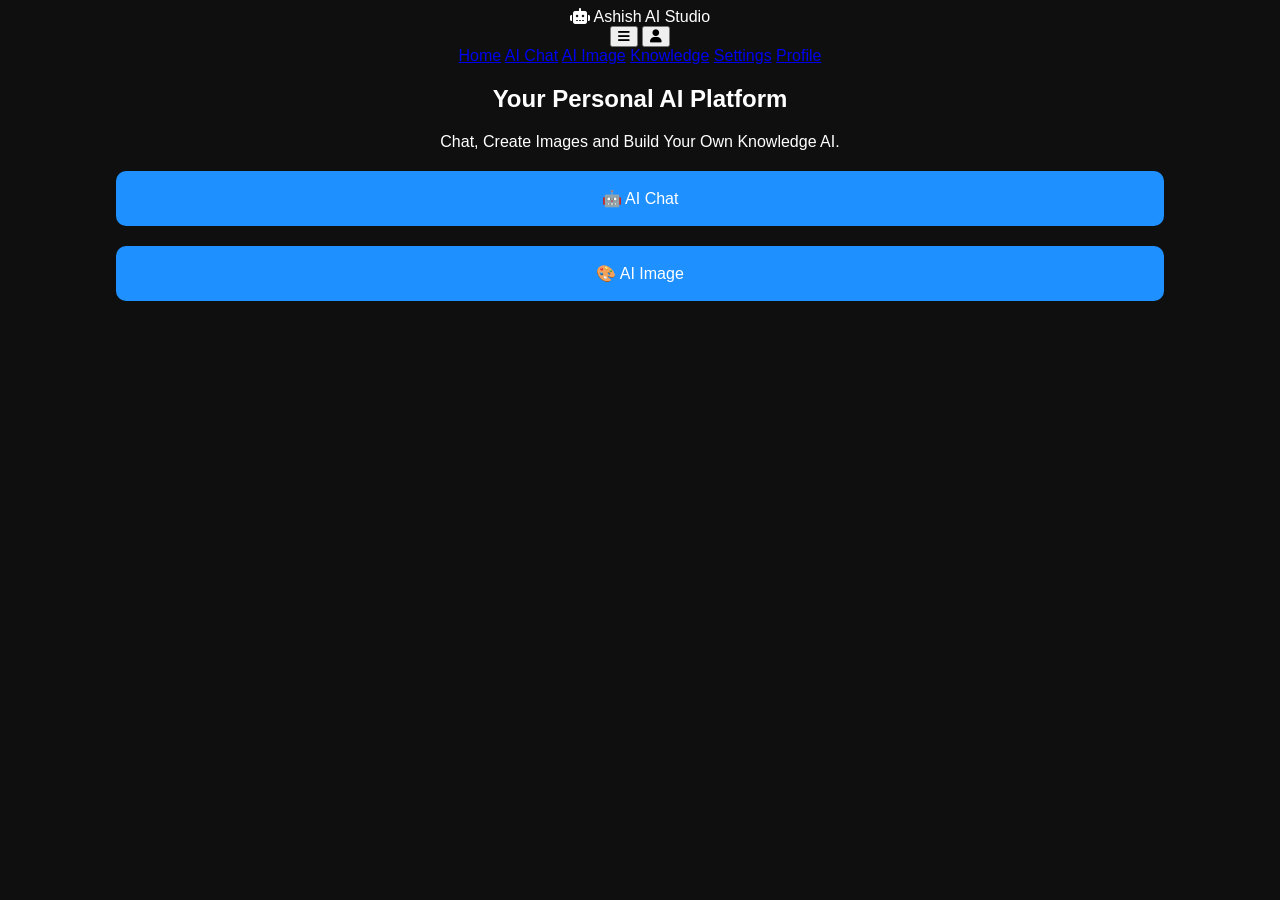
==== commit fd0c5486: "Update index.html" ====
--- a/index.html
+++ b/index.html
@@ -1,21 +1,79 @@
 <!DOCTYPE html>
-<html>
+<html lang="en">
 <head>
 <meta charset="UTF-8">
-<title>Ashish AI</title>
+<meta name="viewport" content="width=device-width, initial-scale=1.0">
+<title>Ashish AI Studio</title>
+
 <link rel="stylesheet" href="style.css">
+
+<link href="https://fonts.googleapis.com/css2?family=Poppins:wght@300;400;500;600;700&display=swap" rel="stylesheet">
+
+<link rel="stylesheet"
+href="https://cdnjs.cloudflare.com/ajax/libs/font-awesome/6.6.0/css/all.min.css">
+
 </head>
 
 <body>
 
-<h1>🤖 Ashish AI Studio</h1>
-<p>Self Learning AI System</p>
+<header class="header">
 
-<a href="chat.html" class="btn">💬 Start Ashish AI Chat</a>
-<a href="image.html" class="btn">🖼️ Image AI</a>
-<a href="voice.html" class="btn">🎙️ Voice AI</a>
-<a href="video.html" class="btn">🎥 Video AI</a>
+<div class="logo">
 
-<script src="script.js"></script>
-</body>
-</html>
+<i class="fa-solid fa-robot"></i>
+
+<span>Ashish AI Studio</span>
+
+</div>
+
+<div class="header-right">
+
+<button id="menuBtn">
+<i class="fa-solid fa-bars"></i>
+</button>
+
+<button id="profileBtn">
+<i class="fa-solid fa-user"></i>
+</button>
+
+</div>
+
+</header>
+
+<nav id="sideMenu">
+
+<a href="#">Home</a>
+
+<a href="#">AI Chat</a>
+
+<a href="#">AI Image</a>
+
+<a href="#">Knowledge</a>
+
+<a href="#">Settings</a>
+
+<a href="#">Profile</a>
+
+</nav>
+
+<section class="hero">
+
+<h1>Your Personal AI Platform</h1>
+
+<p>
+Chat, Create Images and Build Your Own Knowledge AI.
+</p>
+
+<div class="hero-buttons">
+
+<a href="chat.html" class="btn">
+🤖 AI Chat
+</a>
+
+<a href="image.html" class="btn">
+🎨 AI Image
+</a>
+
+</div>
+
+</section>
--- a/style.css
+++ b/style.css
@@ -1,524 +1,17 @@
-/* ==========================================
-   Ashish AI Studio
-   Version : V2.0 FINAL
-   File : style.css
-   Part : 1/4
-========================================== */
-
-/* Reset */
-
-*{
-    margin:0;
-    padding:0;
-    box-sizing:border-box;
+body{
+  font-family:Arial;
+  text-align:center;
+  background:#0f0f0f;
+  color:white;
 }
 
-/* Body */
-
-body{
-    font-family:Arial,Helvetica,sans-serif;
-    background:#0f172a;
-    color:#ffffff;
-    line-height:1.6;
+.btn{
+  display:block;
+  width:80%;
+  margin:20px auto;
+  padding:18px;
+  background:#1e90ff;
+  color:white;
+  text-decoration:none;
+  border-radius:10px;
 }
-
-/* Links */
-
-a{
-    text-decoration:none;
-    color:white;
-}
-
-/* Images */
-
-img{
-    max-width:100%;
-    display:block;
-}
-
-/* Container */
-
-.container{
-    width:90%;
-    max-width:1200px;
-    margin:auto;
-}
-
-/* Header */
-
-header{
-    background:#1e3a8a;
-    padding:25px 20px;
-    text-align:center;
-    box-shadow:0 4px 12px rgba(0,0,0,.25);
-}
-
-header h1{
-    font-size:36px;
-    margin-bottom:10px;
-}
-
-header p{
-    font-size:18px;
-    color:#dbeafe;
-}
-
-/* Navigation */
-
-nav:not(.mobile-menu){
-    background:#111827;
-    display:flex;
-    justify-content:center;
-    align-items:center;
-    flex-wrap:wrap;
-    gap:12px;
-    padding:15px;
-    position:sticky;
-    top:0;
-    z-index:1000;
-}
-
-nav:not(.mobile-menu) a{
-    padding:10px 18px;
-    border-radius:8px;
-    font-weight:bold;
-    transition:.3s;
-}
-
-nav a:hover{
-    background:#2563eb;
-}
-
-/* Main */
-
-main{
-    width:90%;
-    max-width:1200px;
-    margin:40px auto;
-}
-
-/* Section */
-
-section{
-    background:#1e293b;
-    padding:30px;
-    border-radius:15px;
-    margin-bottom:30px;
-    box-shadow:0 0 15px rgba(0,0,0,.25);
-}
-
-section h2{
-    font-size:30px;
-    margin-bottom:15px;
-    color:#60a5fa;
-}
-
-section h3{
-    margin-top:20px;
-    margin-bottom:10px;
-    color:#93c5fd;
-}
-
-section p{
-    color:#e5e7eb;
-}
-
-/* Lists */
-
-ul{
-    margin-top:15px;
-    margin-left:25px;
-}
-
-li{
-    margin-bottom:10px;
-}
-
-/* ==========================================
-   Part : 2/4
-   Buttons, Forms & Cards
-========================================== */
-
-/* Buttons */
-
-button{
-    background:#2563eb;
-    color:#fff;
-    border:none;
-    padding:14px 28px;
-    border-radius:10px;
-    font-size:16px;
-    font-weight:bold;
-    cursor:pointer;
-    transition:0.3s;
-}
-
-button:hover{
-    background:#1d4ed8;
-    transform:translateY(-2px);
-}
-
-/* Input */
-
-input,
-textarea,
-select{
-    width:100%;
-    padding:15px;
-    border:2px solid #334155;
-    border-radius:10px;
-    background:#0f172a;
-    color:white;
-    font-size:16px;
-    margin-top:10px;
-    margin-bottom:15px;
-    outline:none;
-}
-
-input:focus,
-textarea:focus,
-select:focus{
-    border-color:#2563eb;
-}
-
-/* Card */
-
-.card{
-    background:#111827;
-    padding:25px;
-    border-radius:15px;
-    margin:20px 0;
-    box-shadow:0 0 15px rgba(0,0,0,.3);
-    transition:.3s;
-}
-
-.card:hover{
-    transform:translateY(-5px);
-}
-
-/* Grid */
-
-.grid{
-    display:grid;
-    grid-template-columns:repeat(auto-fit,minmax(250px,1fr));
-    gap:20px;
-}
-
-/* Dashboard Box */
-
-.dashboard-box{
-    background:#111827;
-    padding:30px;
-    border-radius:15px;
-    text-align:center;
-    transition:.3s;
-}
-
-.dashboard-box:hover{
-    background:#1e293b;
-}
-
-.dashboard-box h3{
-    margin-bottom:10px;
-    color:#60a5fa;
-}
-
-.dashboard-box p{
-    color:#cbd5e1;
-   }
-
-/* ==========================================
-   Part : 3/4
-   AI Tools & Dashboard
-========================================== */
-
-/* Chat Box */
-
-.chat-container{
-    background:#111827;
-    border-radius:15px;
-    padding:20px;
-    margin-top:20px;
-}
-
-.chat-box{
-    height:450px;
-    overflow-y:auto;
-    background:#0f172a;
-    padding:20px;
-    border-radius:10px;
-}
-
-.user-message{
-    background:#2563eb;
-    color:#fff;
-    padding:12px;
-    border-radius:10px;
-    margin:10px 0;
-    text-align:right;
-}
-
-.ai-message{
-    background:#334155;
-    color:#fff;
-    padding:12px;
-    border-radius:10px;
-    margin:10px 0;
-}
-
-/* Image Generator */
-
-.image-preview{
-    width:100%;
-    min-height:350px;
-    border:2px dashed #2563eb;
-    border-radius:15px;
-    display:flex;
-    justify-content:center;
-    align-items:center;
-    background:#111827;
-    color:#94a3b8;
-    margin-top:20px;
-}
-
-/* Video Generator */
-
-.video-preview{
-    width:100%;
-    min-height:350px;
-    border:2px dashed #2563eb;
-    border-radius:15px;
-    display:flex;
-    justify-content:center;
-    align-items:center;
-    background:#111827;
-    color:#94a3b8;
-    margin-top:20px;
-}
-
-/* Voice */
-
-.voice-box{
-    background:#111827;
-    border-radius:15px;
-    padding:30px;
-    text-align:center;
-    margin-top:20px;
-}
-
-/* Dashboard */
-
-.dashboard-grid{
-    display:grid;
-    grid-template-columns:repeat(auto-fit,minmax(250px,1fr));
-    gap:20px;
-    margin-top:30px;
-}
-
-.dashboard-item{
-    background:#111827;
-    border-radius:15px;
-    padding:25px;
-    text-align:center;
-    transition:.3s;
-}
-
-.dashboard-item:hover{
-    transform:translateY(-5px);
-    background:#1e293b;
-}
-
-.dashboard-item h3{
-    color:#60a5fa;
-    margin-bottom:10px;
-}
-
-.dashboard-item p{
-    color:#cbd5e1;
-}
-
-/* ==========================================
-   Part : 4/4
-   Footer, Responsive & Animations
-========================================== */
-
-/* Footer */
-
-footer{
-    background:#111827;
-    text-align:center;
-    padding:25px;
-    margin-top:50px;
-    color:#cbd5e1;
-}
-
-/* Smooth Scroll */
-
-html{
-    scroll-behavior:smooth;
-}
-
-/* Selection Color */
-
-::selection{
-    background:#2563eb;
-    color:#ffffff;
-}
-
-/* Scrollbar */
-
-::-webkit-scrollbar{
-    width:10px;
-}
-
-::-webkit-scrollbar-track{
-    background:#0f172a;
-}
-
-::-webkit-scrollbar-thumb{
-    background:#2563eb;
-    border-radius:10px;
-}
-
-::-webkit-scrollbar-thumb:hover{
-    background:#1d4ed8;
-}
-
-/* Animation */
-
-.fade-in{
-    animation:fadeIn .8s ease;
-}
-
-@keyframes fadeIn{
-
-    from{
-        opacity:0;
-        transform:translateY(20px);
-    }
-
-    to{
-        opacity:1;
-        transform:translateY(0);
-    }
-
-}
-
-/* Mobile Responsive */
-
-@media(max-width:768px){
-
-header h1{
-    font-size:28px;
-}
-
-header p{
-    font-size:16px;
-}
-
-nav{
-    flex-direction:column;
-}
-
-nav a{
-    width:100%;
-    text-align:center;
-}
-
-section{
-    padding:20px;
-}
-
-button{
-    width:100%;
-}
-
-.chat-box{
-    height:300px;
-}
-
-.image-preview,
-.video-preview{
-    min-height:220px;
-}
-
-}
-
-/* ===== End of style.css V2.0 FINAL ===== */
-
-/* ==========================================
-   Chat System V2.1
-========================================== */
-
-.chat-box {
-    background: #ffffff;
-    border: 1px solid #ddd;
-    border-radius: 10px;
-    padding: 15px;
-    min-height: 250px;
-    max-height: 400px;
-    overflow-y: auto;
-    margin-bottom: 15px;
-}
-
-.user-message {
-    background: #d1e7ff;
-    color: #000;
-    padding: 10px;
-    margin: 10px 0;
-    border-radius: 10px;
-    text-align: right;
-}
-
-.ai-message {
-    background: #f1f1f1;
-    color: #000;
-    padding: 10px;
-    margin: 10px 0;
-    border-radius: 10px;
-    text-align: left;
-}
-
-/* ===========================
-   Mobile Menu V3.0
-=========================== */
-
-.topbar{
-display:flex;
-justify-content:space-between;
-align-items:center;
-padding:15px 20px;
-background:#111827;
-color:#fff;
-}
-
-.logo{
-font-size:22px;
-font-weight:bold;
-}
-
-.menu-btn{
-font-size:28px;
-background:none;
-border:none;
-color:white;
-cursor:pointer;
-}
-
-.mobile-menu{
-display:none;
-flex-direction:column;
-background:#1f2937;
-padding:10px;
-}
-
-.mobile-menu a{
-color:white;
-text-decoration:none;
-padding:12px;
-border-bottom:1px solid #444;
-}
-
-.mobile-menu.show{
-display:flex;
-}
